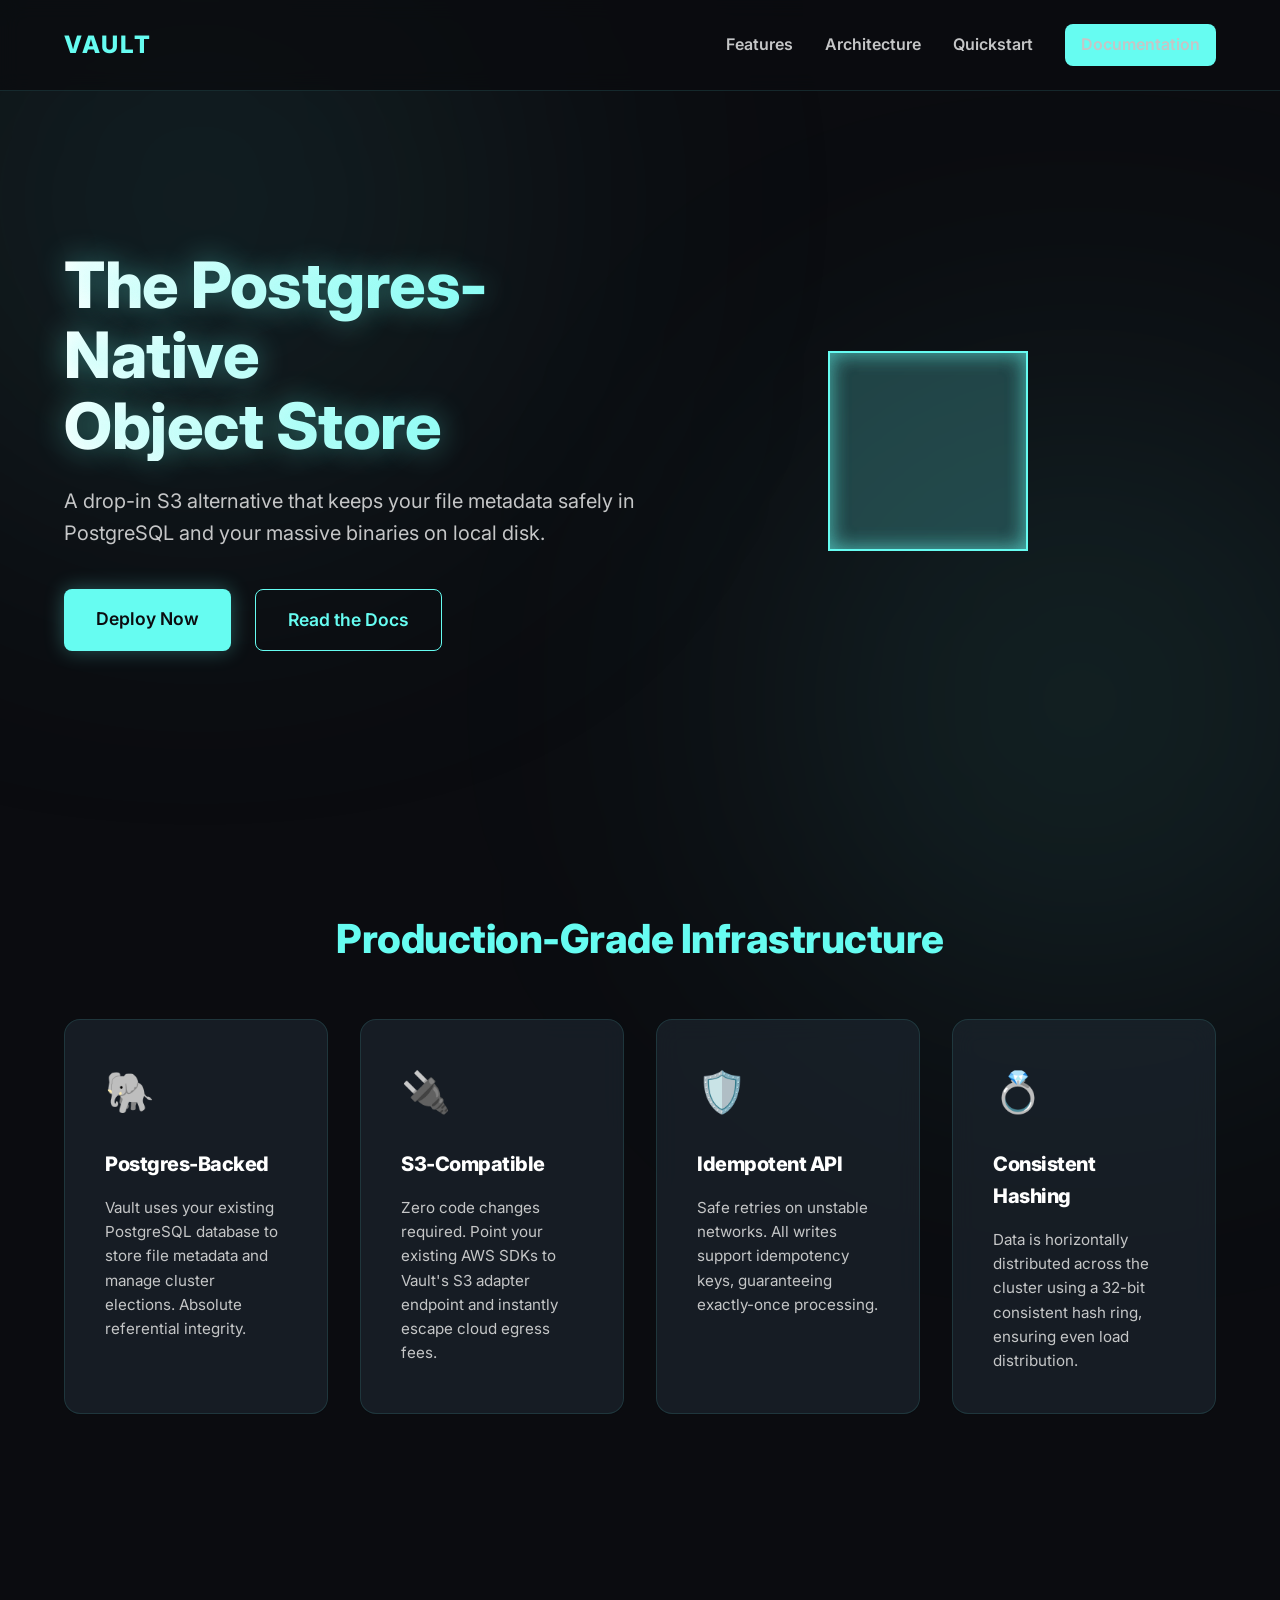
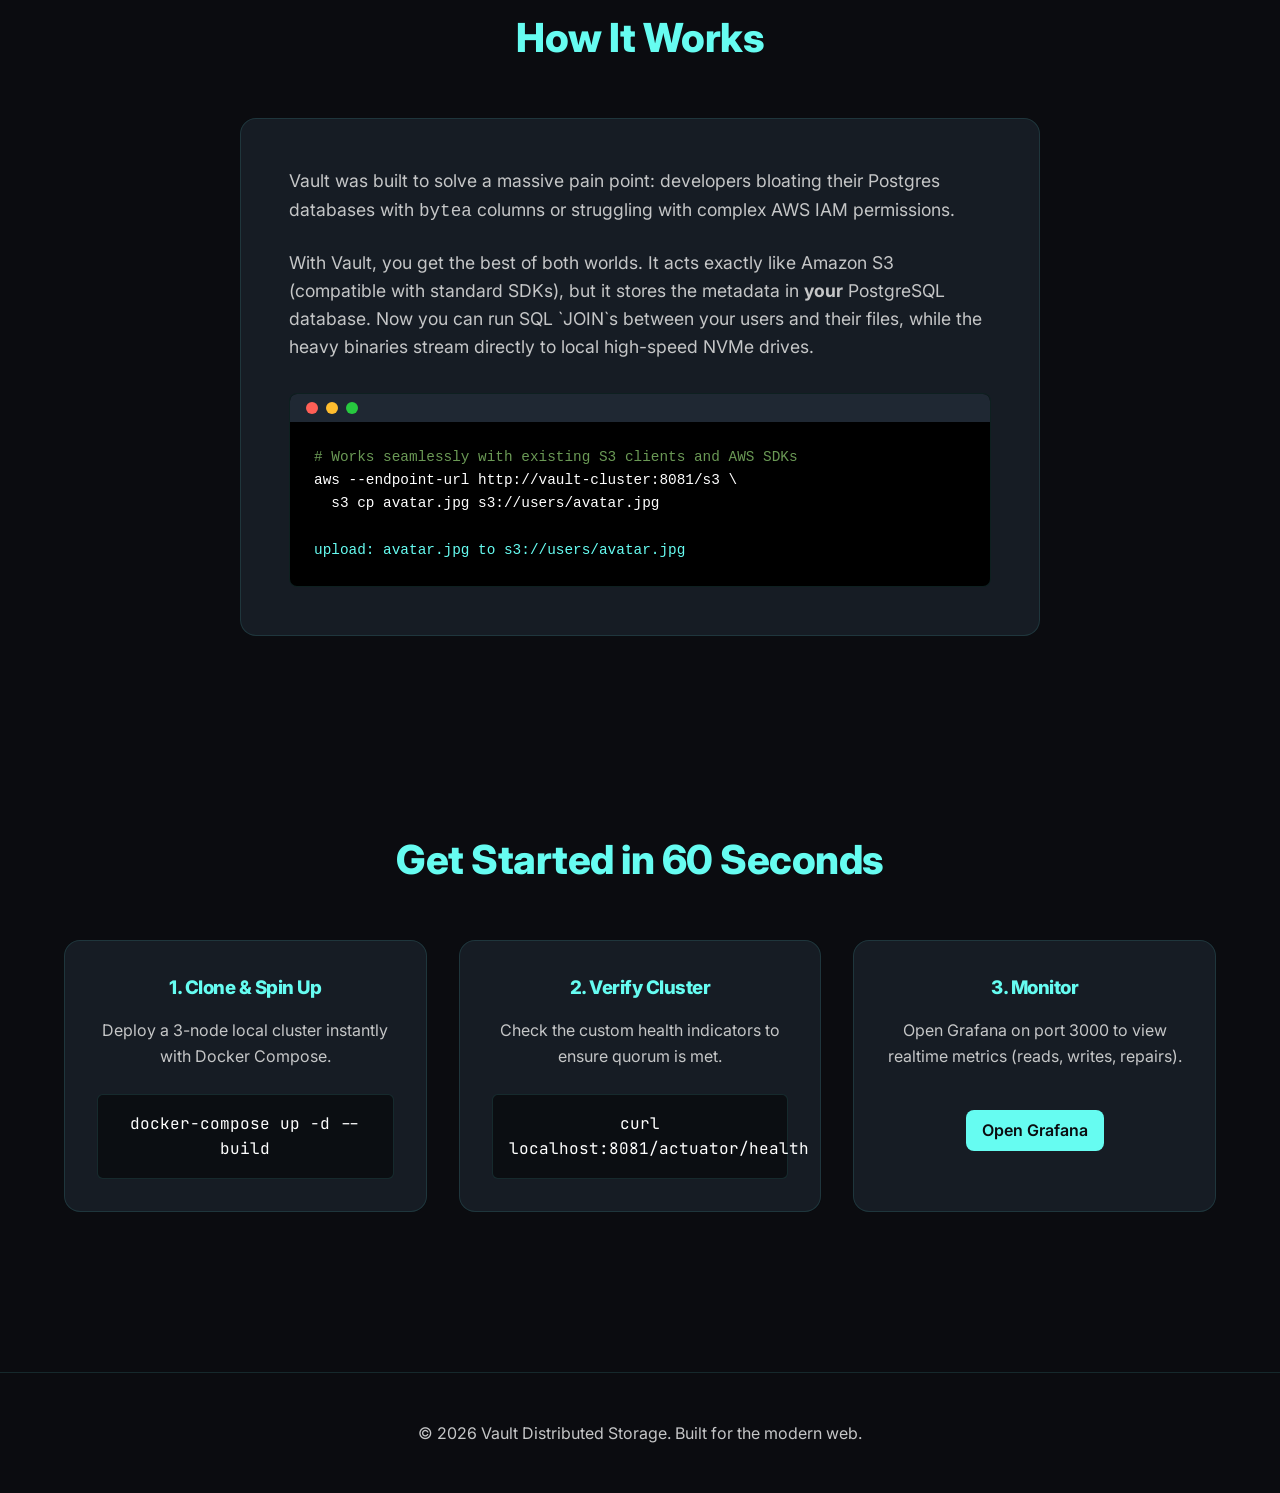
==== website/index.html @ c1468070 "Initial commit with Vault project fixes" ====
<!DOCTYPE html>
<html lang="en">
<head>
    <meta charset="UTF-8">
    <meta name="viewport" content="width=device-width, initial-scale=1.0">
    <title>Vault - Distributed Object Storage</title>
    <link rel="stylesheet" href="styles.css">
    <link href="https://fonts.googleapis.com/css2?family=Inter:wght@300;400;600;800&family=JetBrains+Mono:wght@400;700&display=swap" rel="stylesheet">
</head>
<body>
    <nav class="navbar">
        <div class="logo">Vault</div>
        <ul class="nav-links">
            <li><a href="#features">Features</a></li>
            <li><a href="#architecture">Architecture</a></li>
            <li><a href="#quickstart">Quickstart</a></li>
            <li><a href="docs.html" class="btn primary-btn-sm">Documentation</a></li>
        </ul>
    </nav>

    <header class="hero">
        <div class="hero-content">
            <h1 class="glow-text">The Postgres-Native<br>Object Store</h1>
            <p>A drop-in S3 alternative that keeps your file metadata safely in PostgreSQL and your massive binaries on local disk.</p>
            <div class="hero-buttons">
                <a href="#quickstart" class="btn primary-btn">Deploy Now</a>
                <a href="docs.html" class="btn secondary-btn">Read the Docs</a>
            </div>
        </div>
        <div class="hero-visual">
            <div class="cube-container">
                <div class="cube">
                    <div class="face front"></div>
                    <div class="face back"></div>
                    <div class="face right"></div>
                    <div class="face left"></div>
                    <div class="face top"></div>
                    <div class="face bottom"></div>
                </div>
            </div>
        </div>
    </header>

    <section id="features" class="features-section">
        <h2 class="section-title">Production-Grade Infrastructure</h2>
        <div class="features-grid">
            <div class="feature-card glass">
                <div class="icon">🐘</div>
                <h3>Postgres-Backed</h3>
                <p>Vault uses your existing PostgreSQL database to store file metadata and manage cluster elections. Absolute referential integrity.</p>
            </div>
            <div class="feature-card glass">
                <div class="icon">🔌</div>
                <h3>S3-Compatible</h3>
                <p>Zero code changes required. Point your existing AWS SDKs to Vault's S3 adapter endpoint and instantly escape cloud egress fees.</p>
            </div>
            <div class="feature-card glass">
                <div class="icon">🛡️</div>
                <h3>Idempotent API</h3>
                <p>Safe retries on unstable networks. All writes support idempotency keys, guaranteeing exactly-once processing.</p>
            </div>
            <div class="feature-card glass">
                <div class="icon">💍</div>
                <h3>Consistent Hashing</h3>
                <p>Data is horizontally distributed across the cluster using a 32-bit consistent hash ring, ensuring even load distribution.</p>
            </div>
        </div>
    </section>

    <section id="architecture" class="architecture-section">
        <h2 class="section-title">How It Works</h2>
        <div class="arch-content glass">
            <p>Vault was built to solve a massive pain point: developers bloating their Postgres databases with <code>bytea</code> columns or struggling with complex AWS IAM permissions.</p>
            <p>With Vault, you get the best of both worlds. It acts exactly like Amazon S3 (compatible with standard SDKs), but it stores the metadata in <strong>your</strong> PostgreSQL database. Now you can run SQL `JOIN`s between your users and their files, while the heavy binaries stream directly to local high-speed NVMe drives.</p>
            <div class="arch-terminal">
                <div class="terminal-header">
                    <span class="dot red"></span>
                    <span class="dot yellow"></span>
                    <span class="dot green"></span>
                </div>
                <div class="terminal-body">
<pre><code><span class="comment"># Works seamlessly with existing S3 clients and AWS SDKs</span>
aws --endpoint-url http://vault-cluster:8081/s3 \
  s3 cp avatar.jpg s3://users/avatar.jpg

<span class="success">upload: avatar.jpg to s3://users/avatar.jpg</span></code></pre>
                </div>
            </div>
        </div>
    </section>

    <section id="quickstart" class="quickstart-section">
        <h2 class="section-title">Get Started in 60 Seconds</h2>
        <div class="quickstart-steps">
            <div class="step glass">
                <h3>1. Clone & Spin Up</h3>
                <p>Deploy a 3-node local cluster instantly with Docker Compose.</p>
                <code>docker-compose up -d --build</code>
            </div>
            <div class="step glass">
                <h3>2. Verify Cluster</h3>
                <p>Check the custom health indicators to ensure quorum is met.</p>
                <code>curl localhost:8081/actuator/health</code>
            </div>
            <div class="step glass">
                <h3>3. Monitor</h3>
                <p>Open Grafana on port 3000 to view realtime metrics (reads, writes, repairs).</p>
                <a href="http://localhost:3000" class="btn primary-btn-sm" style="margin-top: 1rem;">Open Grafana</a>
            </div>
        </div>
    </section>

    <footer>
        <p>&copy; 2026 Vault Distributed Storage. Built for the modern web.</p>
    </footer>
</body>
</html>
---- website/styles.css ----
:root {
    --bg-color: #0b0c10;
    --surface-color: rgba(31, 40, 51, 0.6);
    --surface-border: rgba(69, 162, 158, 0.2);
    --primary-color: #66fcf1;
    --secondary-color: #45a29e;
    --text-primary: #ffffff;
    --text-secondary: #c5c6c7;
    --glow-spread: rgba(102, 252, 241, 0.4);
}

* {
    margin: 0;
    padding: 0;
    box-sizing: border-box;
}

html {
    scroll-behavior: smooth;
    scroll-padding-top: 100px; /* Fix for sticky navbar anchor obscuring */
}

body {
    font-family: 'Inter', sans-serif;
    background-color: var(--bg-color);
    color: var(--text-primary);
    line-height: 1.6;
    overflow-x: hidden;
}

/* Background elements for depth */
body::before, body::after {
    content: '';
    position: fixed;
    width: 600px;
    height: 600px;
    border-radius: 50%;
    filter: blur(150px);
    z-index: -1;
}

body::before {
    top: -100px;
    left: -100px;
    background: rgba(69, 162, 158, 0.15);
}

body::after {
    bottom: -100px;
    right: -100px;
    background: rgba(102, 252, 241, 0.1);
}

/* Glassmorphism utility */
.glass {
    background: var(--surface-color);
    backdrop-filter: blur(12px);
    -webkit-backdrop-filter: blur(12px);
    border: 1px solid var(--surface-border);
    border-radius: 16px;
}

/* Typography */
h1, h2, h3 {
    font-weight: 800;
    letter-spacing: -0.5px;
}

.glow-text {
    font-size: 4rem;
    background: linear-gradient(90deg, #fff, var(--primary-color));
    -webkit-background-clip: text;
    -webkit-text-fill-color: transparent;
    text-shadow: 0 0 30px var(--glow-spread);
    margin-bottom: 1.5rem;
    line-height: 1.1;
}

.section-title {
    font-size: 2.5rem;
    text-align: center;
    margin-bottom: 3rem;
    color: var(--primary-color);
}

/* Navigation */
.navbar {
    display: flex;
    justify-content: space-between;
    align-items: center;
    padding: 1.5rem 5%;
    position: sticky;
    top: 0;
    z-index: 100;
    background: rgba(11, 12, 16, 0.8);
    backdrop-filter: blur(10px);
    border-bottom: 1px solid var(--surface-border);
}

.logo {
    font-size: 1.5rem;
    font-weight: 800;
    color: var(--primary-color);
    letter-spacing: 2px;
    text-transform: uppercase;
}

.nav-links {
    list-style: none;
    display: flex;
    gap: 2rem;
    align-items: center;
}

.nav-links a {
    color: var(--text-secondary);
    text-decoration: none;
    font-weight: 600;
    transition: color 0.3s ease;
}

.nav-links a:hover {
    color: var(--primary-color);
}

/* Buttons */
.btn {
    display: inline-block;
    padding: 0.8rem 1.5rem;
    border-radius: 8px;
    font-weight: 600;
    text-decoration: none;
    transition: all 0.3s ease;
    cursor: pointer;
    border: none;
}

.primary-btn {
    background: var(--primary-color);
    color: var(--bg-color);
    font-size: 1.1rem;
    padding: 1rem 2rem;
    box-shadow: 0 0 20px rgba(102, 252, 241, 0.3);
}

.primary-btn:hover {
    transform: translateY(-2px);
    box-shadow: 0 0 30px rgba(102, 252, 241, 0.5);
}

.primary-btn-sm {
    background: var(--primary-color);
    color: var(--bg-color);
    padding: 0.5rem 1rem;
}

.secondary-btn {
    background: transparent;
    color: var(--primary-color);
    border: 1px solid var(--primary-color);
    font-size: 1.1rem;
    padding: 1rem 2rem;
}

.secondary-btn:hover {
    background: rgba(102, 252, 241, 0.1);
}

/* Hero Section */
.hero {
    display: flex;
    align-items: center;
    justify-content: space-between;
    padding: 8rem 5%;
    min-height: 80vh;
}

.hero-content {
    flex: 1;
    max-width: 600px;
}

.hero-content p {
    font-size: 1.25rem;
    color: var(--text-secondary);
    margin-bottom: 2.5rem;
}

.hero-buttons {
    display: flex;
    gap: 1.5rem;
}

/* Floating 3D Cube Animation for Hero */
.hero-visual {
    flex: 1;
    display: flex;
    justify-content: center;
    align-items: center;
    perspective: 1000px;
}

.cube-container {
    width: 200px;
    height: 200px;
}

.cube {
    width: 100%;
    height: 100%;
    position: relative;
    transform-style: preserve-3d;
    animation: rotate 15s infinite linear;
}

.face {
    position: absolute;
    width: 200px;
    height: 200px;
    background: rgba(69, 162, 158, 0.2);
    border: 2px solid var(--primary-color);
    box-shadow: 0 0 20px var(--glow-spread) inset;
}

.front  { transform: translateZ(100px); }
.back   { transform: rotateY(180deg) translateZ(100px); }
.right  { transform: rotateY(90deg) translateZ(100px); }
.left   { transform: rotateY(-90deg) translateZ(100px); }
.top    { transform: rotateX(90deg) translateZ(100px); }
.bottom { transform: rotateX(-90deg) translateZ(100px); }

@keyframes rotate {
    0% { transform: rotateX(0) rotateY(0) rotateZ(0); }
    100% { transform: rotateX(360deg) rotateY(360deg) rotateZ(360deg); }
}

/* Sections */
section {
    padding: 6rem 5%;
}

/* Features Grid */
.features-grid {
    display: grid;
    grid-template-columns: repeat(auto-fit, minmax(250px, 1fr));
    gap: 2rem;
}

.feature-card {
    padding: 2.5rem;
    transition: transform 0.3s ease, border-color 0.3s ease;
}

.feature-card:hover {
    transform: translateY(-10px);
    border-color: var(--primary-color);
}

.feature-card .icon {
    font-size: 2.5rem;
    margin-bottom: 1.5rem;
}

.feature-card h3 {
    margin-bottom: 1rem;
    color: #fff;
    font-size: 1.25rem;
}

.feature-card p {
    color: var(--text-secondary);
    font-size: 0.95rem;
}

/* Architecture Section */
.architecture-section .arch-content {
    max-width: 800px;
    margin: 0 auto;
    padding: 3rem;
}

.arch-content p {
    margin-bottom: 1.5rem;
    font-size: 1.1rem;
    color: var(--text-secondary);
}

.arch-terminal {
    background: #000;
    border-radius: 8px;
    overflow: hidden;
    margin-top: 2rem;
    border: 1px solid var(--surface-border);
}

.terminal-header {
    background: #1f2833;
    padding: 0.5rem 1rem;
    display: flex;
    gap: 0.5rem;
}

.dot {
    width: 12px;
    height: 12px;
    border-radius: 50%;
}
.dot.red { background: #ff5f56; }
.dot.yellow { background: #ffbd2e; }
.dot.green { background: #27c93f; }

.terminal-body {
    padding: 1.5rem;
    font-family: 'JetBrains Mono', monospace;
    font-size: 0.9rem;
    overflow-x: auto;
}

.terminal-body .comment { color: #6a9955; }
.terminal-body .success { color: var(--primary-color); }

/* Quickstart */
.quickstart-steps {
    display: grid;
    grid-template-columns: repeat(auto-fit, minmax(300px, 1fr));
    gap: 2rem;
}

.step {
    padding: 2rem;
    text-align: center;
}

.step h3 {
    color: var(--primary-color);
    margin-bottom: 1rem;
}

.step p {
    color: var(--text-secondary);
    margin-bottom: 1.5rem;
}

.step code {
    display: block;
    background: rgba(0,0,0,0.5);
    padding: 1rem;
    border-radius: 6px;
    font-family: 'JetBrains Mono', monospace;
    color: #fff;
    border: 1px solid var(--surface-border);
}

/* Footer */
footer {
    text-align: center;
    padding: 3rem;
    border-top: 1px solid var(--surface-border);
    color: var(--text-secondary);
    margin-top: 4rem;
}

/* Responsive */
@media (max-width: 900px) {
    .hero {
        flex-direction: column;
        text-align: center;
        padding-top: 4rem;
    }
    
    .hero-content {
        margin-bottom: 4rem;
    }
    
    .hero-buttons {
        justify-content: center;
    }
    
    .nav-links {
        display: none; /* simple mobile hide for MVP */
    }
}
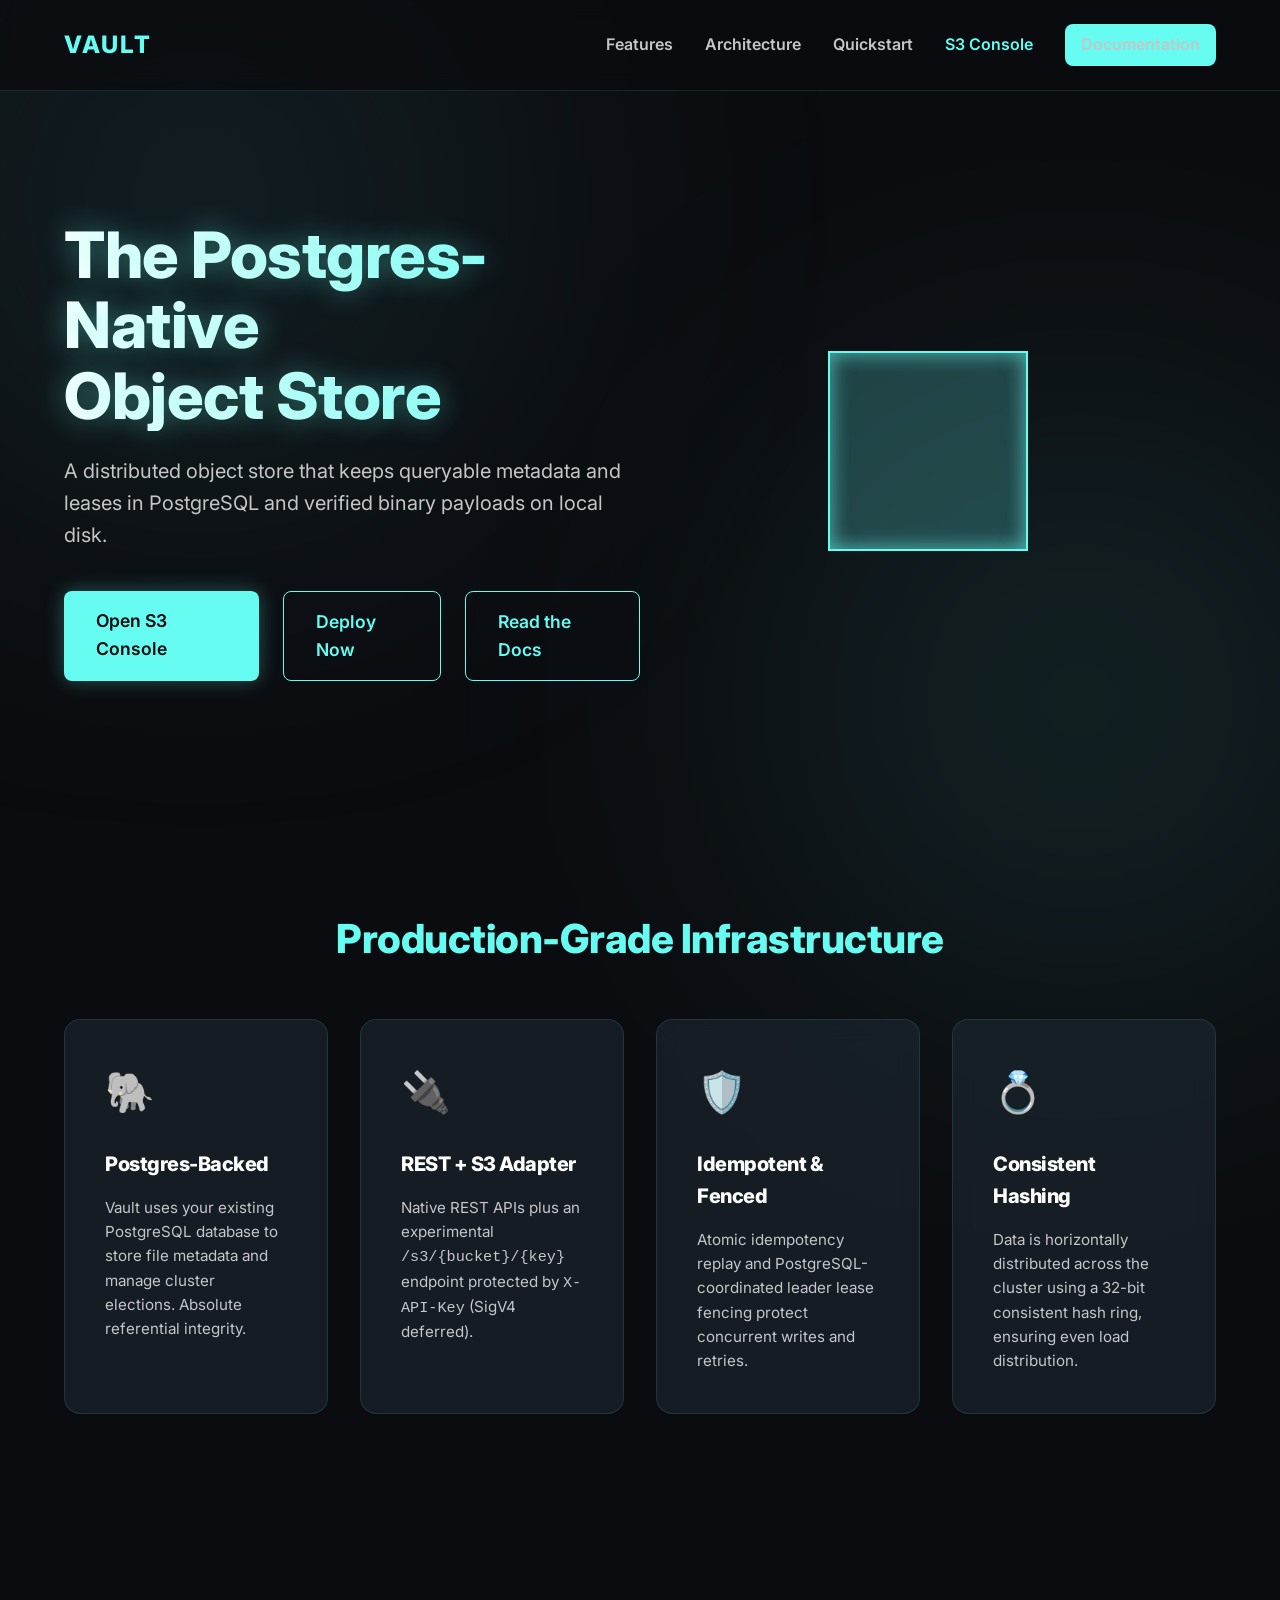
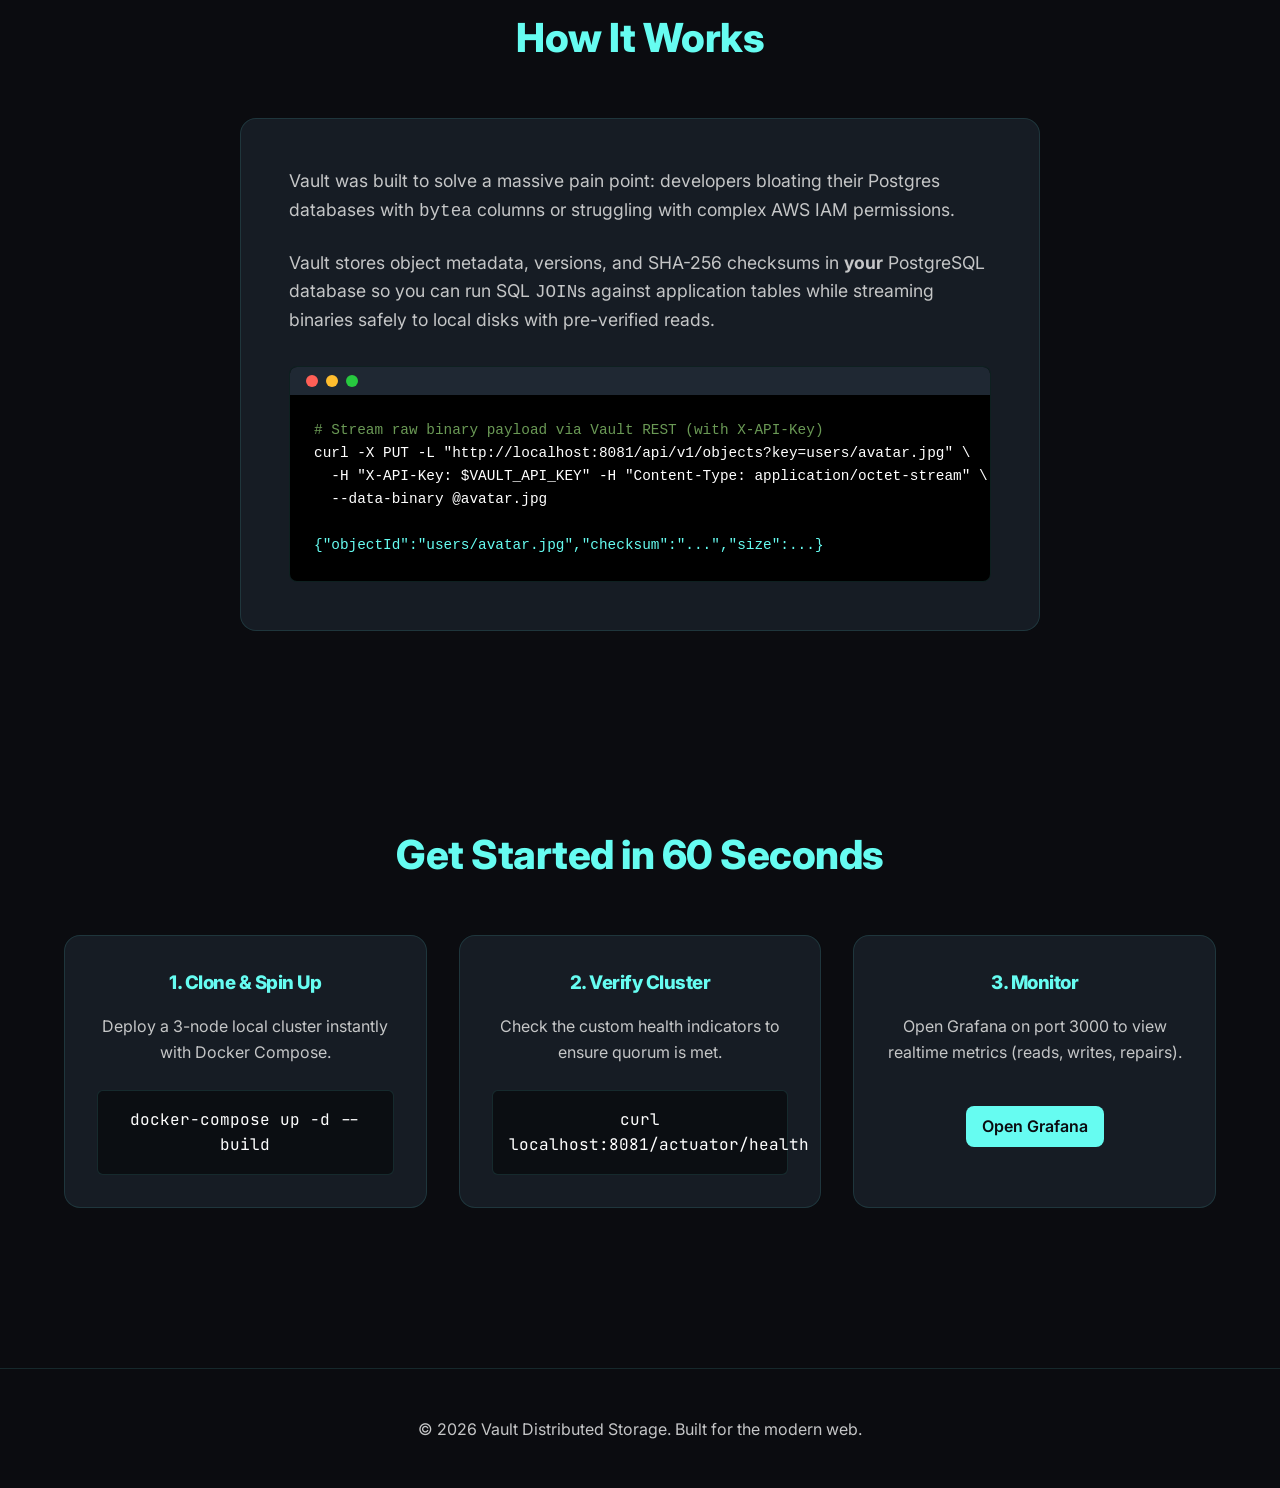
==== commit bb7a5d73: "feat: Vault PostgreSQL-native distributed object storage engine Multi-node distributed object store " ====
--- a/website/index.html
+++ b/website/index.html
@@ -14,6 +14,7 @@
             <li><a href="#features">Features</a></li>
             <li><a href="#architecture">Architecture</a></li>
             <li><a href="#quickstart">Quickstart</a></li>
+            <li><a href="console.html" style="color: var(--primary-color); font-weight: 600;">S3 Console</a></li>
             <li><a href="docs.html" class="btn primary-btn-sm">Documentation</a></li>
         </ul>
     </nav>
@@ -21,9 +22,10 @@
     <header class="hero">
         <div class="hero-content">
             <h1 class="glow-text">The Postgres-Native<br>Object Store</h1>
-            <p>A drop-in S3 alternative that keeps your file metadata safely in PostgreSQL and your massive binaries on local disk.</p>
+            <p>A distributed object store that keeps queryable metadata and leases in PostgreSQL and verified binary payloads on local disk.</p>
             <div class="hero-buttons">
-                <a href="#quickstart" class="btn primary-btn">Deploy Now</a>
+                <a href="console.html" class="btn primary-btn">Open S3 Console</a>
+                <a href="#quickstart" class="btn secondary-btn">Deploy Now</a>
                 <a href="docs.html" class="btn secondary-btn">Read the Docs</a>
             </div>
         </div>
@@ -51,13 +53,13 @@
             </div>
             <div class="feature-card glass">
                 <div class="icon">🔌</div>
-                <h3>S3-Compatible</h3>
-                <p>Zero code changes required. Point your existing AWS SDKs to Vault's S3 adapter endpoint and instantly escape cloud egress fees.</p>
+                <h3>REST + S3 Adapter</h3>
+                <p>Native REST APIs plus an experimental <code>/s3/{bucket}/{key}</code> endpoint protected by <code>X-API-Key</code> (SigV4 deferred).</p>
             </div>
             <div class="feature-card glass">
                 <div class="icon">🛡️</div>
-                <h3>Idempotent API</h3>
-                <p>Safe retries on unstable networks. All writes support idempotency keys, guaranteeing exactly-once processing.</p>
+                <h3>Idempotent & Fenced</h3>
+                <p>Atomic idempotency replay and PostgreSQL-coordinated leader lease fencing protect concurrent writes and retries.</p>
             </div>
             <div class="feature-card glass">
                 <div class="icon">💍</div>
@@ -71,7 +73,7 @@
         <h2 class="section-title">How It Works</h2>
         <div class="arch-content glass">
             <p>Vault was built to solve a massive pain point: developers bloating their Postgres databases with <code>bytea</code> columns or struggling with complex AWS IAM permissions.</p>
-            <p>With Vault, you get the best of both worlds. It acts exactly like Amazon S3 (compatible with standard SDKs), but it stores the metadata in <strong>your</strong> PostgreSQL database. Now you can run SQL `JOIN`s between your users and their files, while the heavy binaries stream directly to local high-speed NVMe drives.</p>
+            <p>Vault stores object metadata, versions, and SHA-256 checksums in <strong>your</strong> PostgreSQL database so you can run SQL <code>JOIN</code>s against application tables while streaming binaries safely to local disks with pre-verified reads.</p>
             <div class="arch-terminal">
                 <div class="terminal-header">
                     <span class="dot red"></span>
@@ -79,11 +81,12 @@
                     <span class="dot green"></span>
                 </div>
                 <div class="terminal-body">
-<pre><code><span class="comment"># Works seamlessly with existing S3 clients and AWS SDKs</span>
-aws --endpoint-url http://vault-cluster:8081/s3 \
-  s3 cp avatar.jpg s3://users/avatar.jpg
+<pre><code><span class="comment"># Stream raw binary payload via Vault REST (with X-API-Key)</span>
+curl -X PUT -L "http://localhost:8081/api/v1/objects?key=users/avatar.jpg" \
+  -H "X-API-Key: $VAULT_API_KEY" -H "Content-Type: application/octet-stream" \
+  --data-binary @avatar.jpg
 
-<span class="success">upload: avatar.jpg to s3://users/avatar.jpg</span></code></pre>
+<span class="success">{"objectId":"users/avatar.jpg","checksum":"...","size":...}</span></code></pre>
                 </div>
             </div>
         </div>
